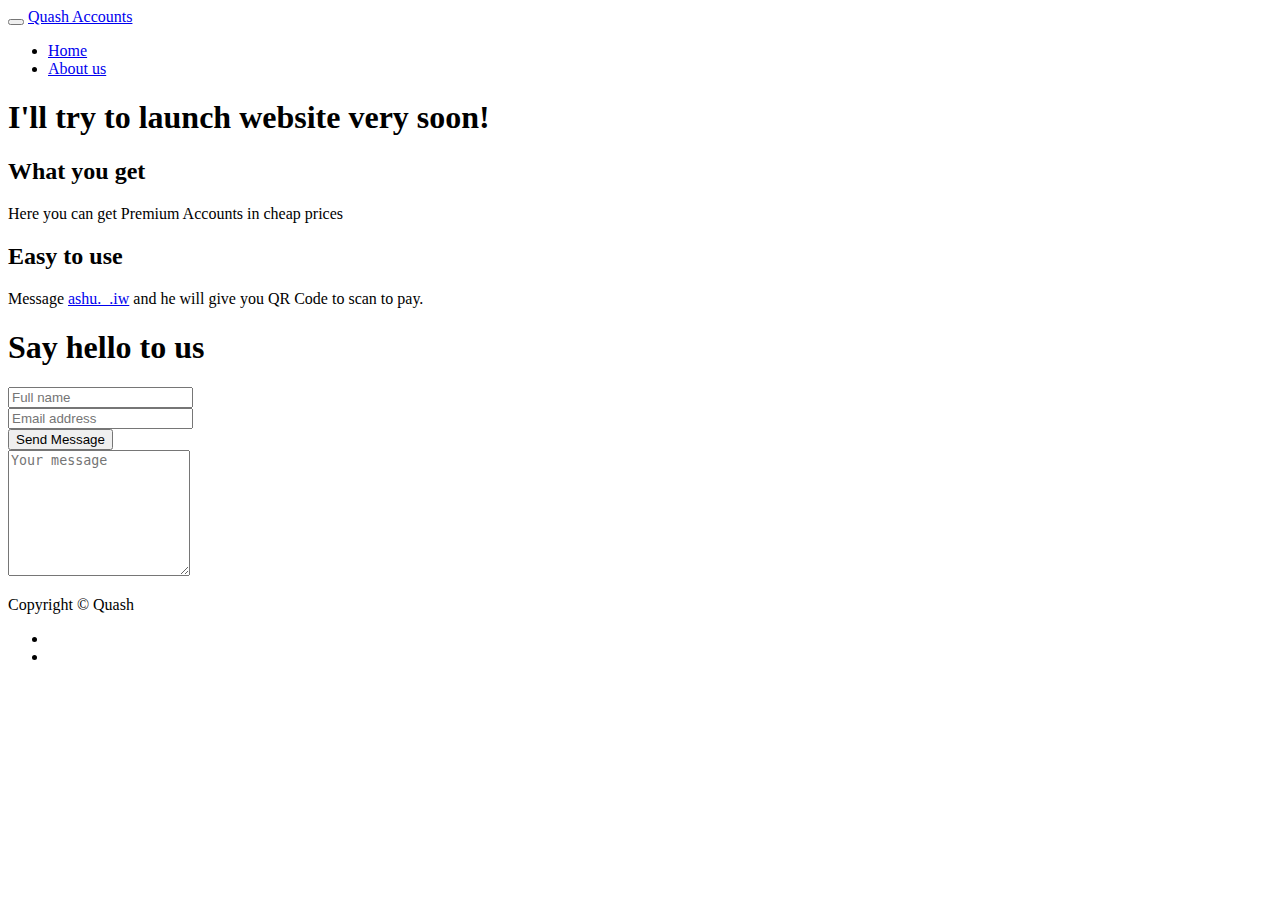
==== home.html @ 8cc94eaa "Add files via upload" ====
<!DOCTYPE html>
<html lang="en">

<head>

     <title>Quash Accounts - Home</title>
     <meta charset="UTF-8">
     <meta http-equiv="X-UA-Compatible" content="IE=Edge">
     <meta name="description" content="">
     <meta name="keywords" content="">
     <meta name="team" content="">
     <meta name="viewport" content="width=device-width, initial-scale=1, maximum-scale=1">

     <link rel="stylesheet" href="css/bootstrap.min.css">
     <link rel="stylesheet" href="css/owl.carousel.css">
     <link rel="stylesheet" href="css/owl.theme.default.min.css">
     <link rel="stylesheet" href="css/font-awesome.min.css">
     <link rel="stylesheet" href="css/tooplate-style.css">

</head>

<body>

     <section class="preloader">
          <div class="spinner">

               <span class="spinner-rotate"></span>

          </div>
     </section>


     <!-- MENU -->
     <section class="navbar custom-navbar navbar-fixed-top" role="navigation">
          <div class="container">

               <div class="navbar-header">
                    <button class="navbar-toggle" data-toggle="collapse" data-target=".navbar-collapse">
                         <span class="icon icon-bar"></span>
                         <span class="icon icon-bar"></span>
                         <span class="icon icon-bar"></span>
                    </button>

                    <!-- lOGO TEXT HERE -->
                    <a href="index.html" class="navbar-brand">Quash Accounts</a>
               </div>

               <!-- MENU LINKS -->
               <div class="collapse navbar-collapse">
                    <ul class="nav navbar-nav">
                         <li><a href="#" class="smoothScroll">Home</a></li>
                         <li><a href="#" class="smoothScroll">About us</a></li>
                    </ul>
               </div>

          </div>
     </section>


     <!-- FEATURE -->
     <section id="home" data-stellar-background-ratio="0.5">
          <div class="overlay"></div>
          <div class="container">
               <div class="row">

                    <div class="col-md-offset-3 col-md-6 col-sm-12">
                         <div class="home-info">
                              <h1>I'll try to launch website very soon!</h1>

                         </div>
                    </div>

               </div>
          </div>
     </section>


     <!-- FEATURE -->
     <section id="feature" data-stellar-background-ratio="0.5">
          <div class="container">
               <div class="row">
                    <div class="tab-content">
                         <div class="tab-pane active" id="tab01" role="tabpanel">
                              <div class="tab-pane-item">
                                   <h2>What you get</h2>
                                   <p>Here you can get Premium Accounts in cheap prices</p>
                              </div>
                              <div class="tab-pane-item">
                                   <h2>Easy to use</h2>
                                   <p>Message <a class="a-home" href="https://instagram.com/ashu._.iw/">ashu._.iw</a>
                                        and he will give you QR Code to scan to pay.</p>
                              </div>
                         </div>

                    </div>

               </div>
          </div>
          </div>
     </section>


     <!-- CONTACT -->
     <section id="contact" data-stellar-background-ratio="0.5">
          <div class="container">
               <div class="row">

                    <div class="col-md-offset-1 col-md-10 col-sm-12">
                         <form id="contact-form" role="form" action="" method="post">
                              <div class="section-title">
                                   <h1>Say hello to us</h1>
                              </div>

                              <div class="col-md-4 col-sm-4">
                                   <input type="text" class="form-control" placeholder="Full name" name="name"
                                        required="">
                              </div>
                              <div class="col-md-4 col-sm-4">
                                   <input type="email" class="form-control" placeholder="Email address" name="email"
                                        required="">
                              </div>
                              <div class="col-md-4 col-sm-4">
                                   <input type="submit" class="form-control" name="send message" value="Send Message">
                              </div>
                              <div class="col-md-12 col-sm-12">
                                   <textarea class="form-control" rows="8" placeholder="Your message" name="message"
                                        required=""></textarea>
                              </div>
                         </form>
                    </div>

               </div>
          </div>
     </section>


     <!-- FOOTER -->
     <footer id="footer" data-stellar-background-ratio="0.5">
          <div class="container">
               <div class="row">

                    <div class="copyright-text col-md-12 col-sm-12">
                         <div class="col-md-6 col-sm-6">
                              <p>Copyright &copy; Quash
                         </div>

                         <div class="col-md-6 col-sm-6">
                              <ul class="social-icon">
                                   <li><a href="#" class="fa fa-twitter"></a></li>
                                   <li><a href="https://instagram.com/ashu._.iw/" class="fa fa-instagram"></a></li>
                              </ul>
                         </div>
                    </div>

               </div>
          </div>
     </footer>


     <!-- SCRIPTS -->
     <script src="js/jquery.js"></script>
     <script src="js/bootstrap.min.js"></script>
     <script src="js/jquery.stellar.min.js"></script>
     <script src="js/owl.carousel.min.js"></script>
     <script src="js/smoothscroll.js"></script>
     <script src="js/custom.js"></script>

</body>

</html>
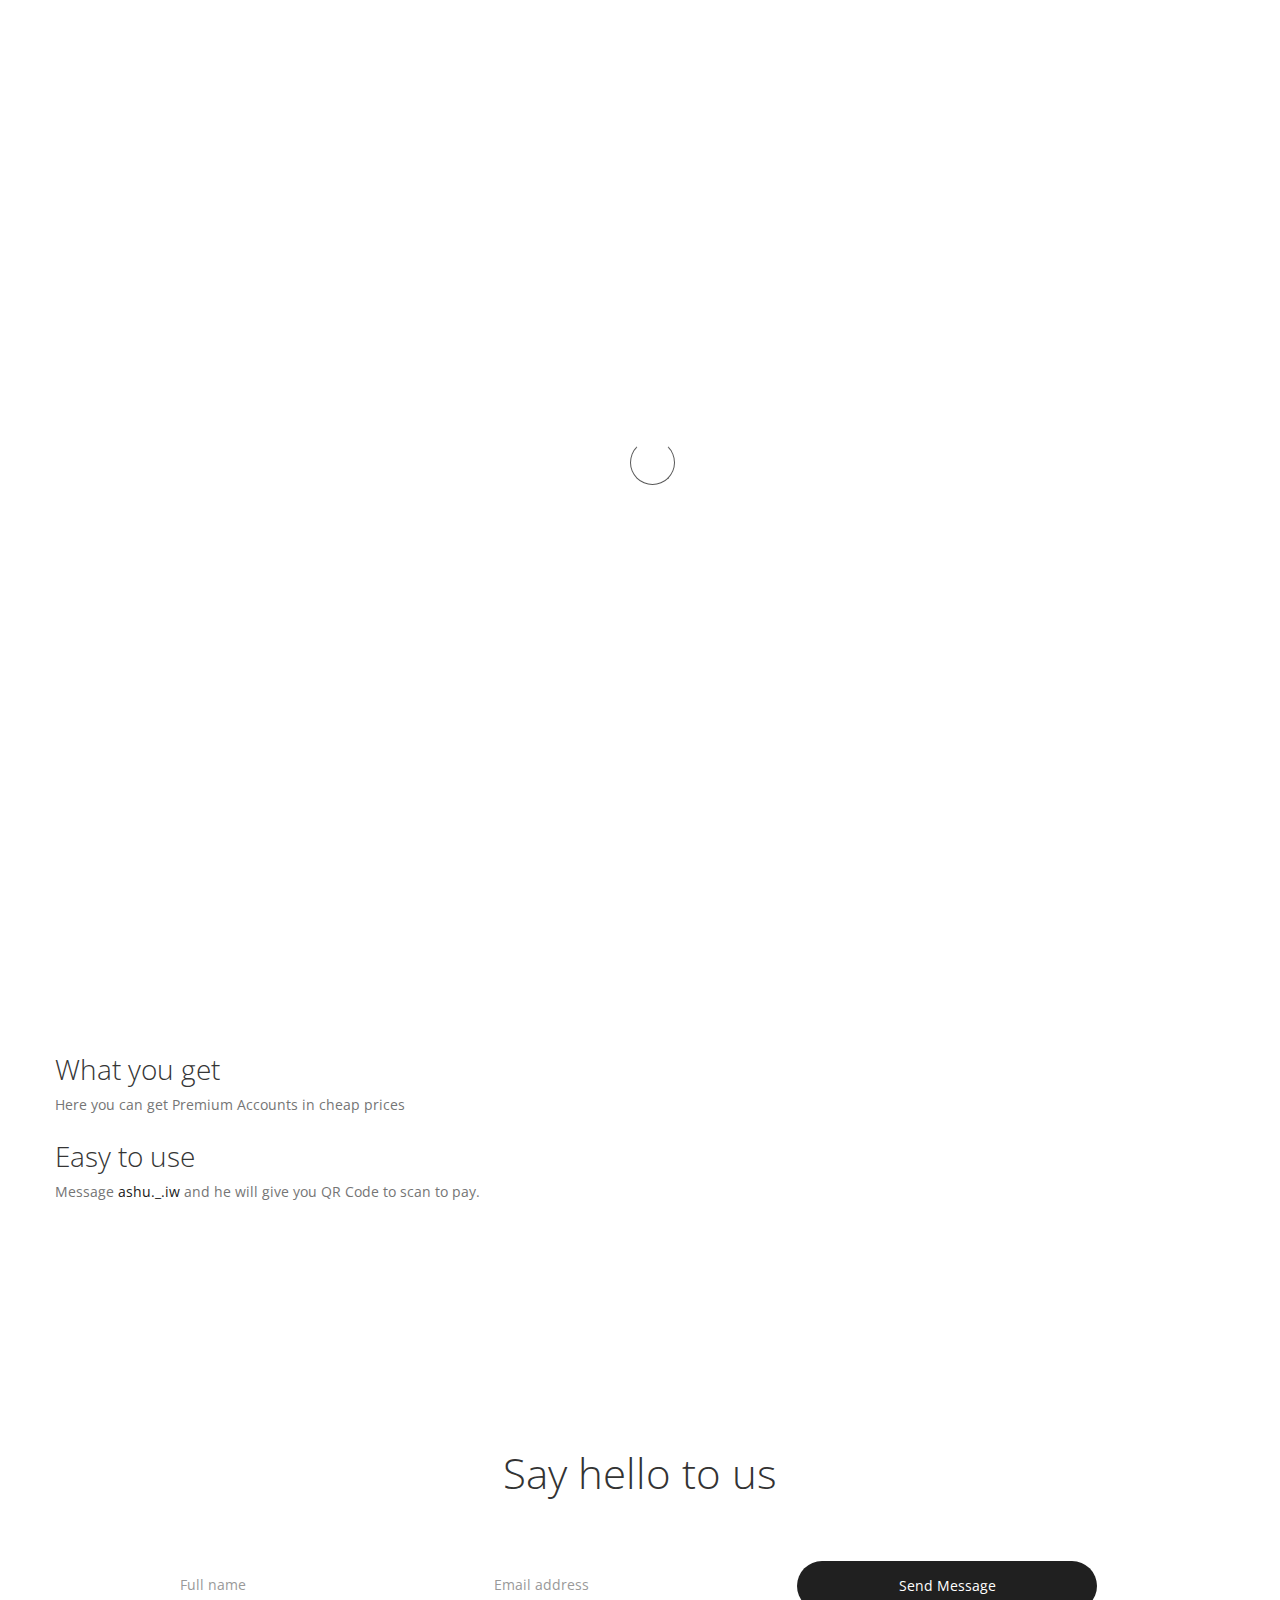
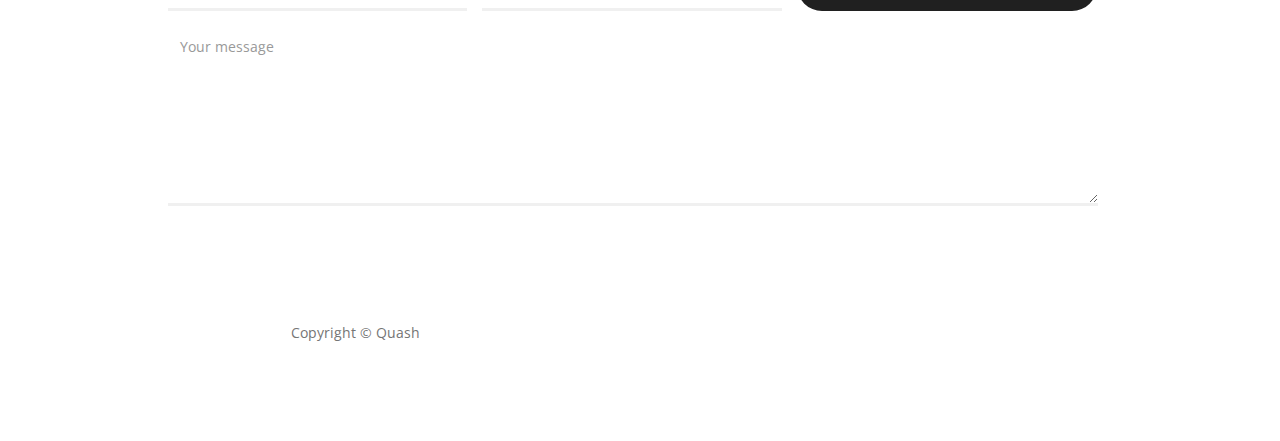
==== commit b8de410a: "Add files via upload" ====
--- a/home.html
+++ b/home.html
@@ -11,11 +11,11 @@
      <meta name="team" content="">
      <meta name="viewport" content="width=device-width, initial-scale=1, maximum-scale=1">
 
-     <link rel="stylesheet" href="css/bootstrap.min.css">
-     <link rel="stylesheet" href="css/owl.carousel.css">
-     <link rel="stylesheet" href="css/owl.theme.default.min.css">
-     <link rel="stylesheet" href="css/font-awesome.min.css">
-     <link rel="stylesheet" href="css/tooplate-style.css">
+     <link rel="stylesheet" href="bootstrap.min.css">
+     <link rel="stylesheet" href="owl.carousel.css">
+     <link rel="stylesheet" href="owl.theme.default.min.css">
+     <link rel="stylesheet" href="font-awesome.min.css">
+     <link rel="stylesheet" href="tooplate-style.css">
 
 </head>
 
--- a/tooplate-style.css
+++ b/tooplate-style.css
@@ -0,0 +1,822 @@
+/*
+
+Template 2106 Soft Landing
+
+http://www.tooplate.com/view/2106-soft-landing
+	
+*/
+ 
+  @import url('https://fonts.googleapis.com/css?family=Open+Sans:300,300i,400');
+
+  body {
+    font-family: 'Open Sans', sans-serif;
+    overflow-x: hidden;
+    background: #f9f9f9;
+  }
+
+
+
+  /*---------------------------------------
+     TYPOGRAPHY              
+  -----------------------------------------*/
+
+  h1,h2,h3,h4,h5,h6 {
+    font-weight: 300;
+    line-height: normal;
+  }
+
+  h1 {
+    font-size: 3em;
+  }
+
+  h2 {
+    color: #353535;
+    font-size: 2em;
+  }
+
+  p {
+    color: #757575;
+    font-size: 14px;
+    font-weight: normal;
+    line-height: 24px;
+  }
+
+
+
+  /*---------------------------------------
+     GENERAL               
+  -----------------------------------------*/
+
+  html{
+    -webkit-font-smoothing: antialiased;
+  }
+
+  a {
+    color: #202020;
+    text-decoration: none !important;
+  }
+
+  a,
+  input, button,
+  .form-control {
+    -webkit-transition: 0.5s;
+    transition: 0.5s;
+  }
+
+  a:hover, a:active, a:focus {
+    color: #29ca8e;
+    outline: none;
+  }
+
+  ::-webkit-scrollbar{
+    width: 8px;
+    height: 8px;
+  }
+
+  ::-webkit-scrollbar-thumb {
+    cursor: pointer;
+    background: #202020;
+  }
+
+  .section-title {
+    padding-bottom: 40px;
+  }
+
+  section {
+    position: relative;
+    padding: 100px 0;
+  }
+
+  #contact,
+  footer {
+    background: #ffffff;
+    text-align: center;
+  }
+
+  .overlay {
+    background: url(/backgroun3.jpg);
+    position: absolute;
+    top: 0;
+    right: 0;
+    bottom: 0;
+    left: 0;
+    width: 100%;
+    height: 100%;
+  }
+
+  .online-form {
+    position: relative;
+  }
+
+  .online-form .form-control {
+    border-color: #f0f0f0;
+    display: inline-block;
+    vertical-align: top;
+    border-radius: 50px;
+    box-shadow: none;
+    height: 50px;
+    margin-right: 0.5em;
+    padding-left: 15px;
+  }
+
+  .online-form input[type="email"] {
+    width: 60%;
+  }
+
+  .online-form button {
+    background: #29ca8e;
+    border: 0;
+    color: #ffffff;
+    position: absolute;
+    right: 6em;
+    width: 25%;
+  }
+
+  .online-form button:hover {
+    background: #202020;
+    color: #ffffff;
+  }
+
+
+
+  /*---------------------------------------
+     BUTTONS               
+  -----------------------------------------*/
+
+  .section-btn {
+    background: #29ca8e;
+    border: 0;
+    border-radius: 50px;
+    color: #ffffff;
+    font-size: 16px;
+    font-weight: normal;
+    padding: 12px 30px;
+    transition: 0.5s 0.2s;
+  }
+
+  .section-btn:hover,
+  .section-btn:focus {
+    background: #202020;
+    color: #ffffff;
+  }
+
+
+
+  /*---------------------------------------
+       PRE LOADER              
+  -----------------------------------------*/
+
+  .preloader {
+    position: fixed;
+    top: 0;
+    left: 0;
+    width: 100%;
+    height: 100%;
+    z-index: 99999;
+    display: flex;
+    flex-flow: row nowrap;
+    justify-content: center;
+    align-items: center;
+    background: none repeat scroll 0 0 #ffffff;
+  }
+
+  .spinner {
+    border: 1px solid transparent;
+    border-radius: 3px;
+    position: relative;
+  }
+
+  .spinner:before {
+    content: '';
+    box-sizing: border-box;
+    position: absolute;
+    top: 50%;
+    left: 50%;
+    width: 45px;
+    height: 45px;
+    margin-top: -10px;
+    margin-left: -10px;
+    border-radius: 50%;
+    border: 1px solid #575757;
+    border-top-color: #ffffff;
+    animation: spinner .9s linear infinite;
+  }
+
+  @-webkit-@keyframes spinner {
+    to {transform: rotate(360deg);}
+  }
+
+  @keyframes spinner {
+    to {transform: rotate(360deg);}
+  }
+
+
+
+  /*---------------------------------------
+      MENU              
+  -----------------------------------------*/
+
+  .custom-navbar {
+    border: none;
+    margin-bottom: 0;
+    padding: 25px 0;
+  }
+
+  .custom-navbar .navbar-brand {
+    color: #ffffff;
+    font-size: 25px;
+    font-weight: 500;
+    letter-spacing: -1px;
+  }
+
+  .top-nav-collapse {
+    background: #ffffff;
+  }
+
+  .custom-navbar .navbar-nav {
+    margin-left: 6em;
+  }
+
+  .custom-navbar .nav li a {
+    font-size: 16px;
+    font-weight: normal;
+    color: #f0f0f0;
+    padding-right: 22px;
+    padding-left: 22px;
+  }
+
+  .custom-navbar .nav li a:hover {
+    background: transparent;
+    color: #29ca8e;
+  }
+
+  .custom-navbar .navbar-nav > li > a:hover,
+  .custom-navbar .navbar-nav > li > a:focus {
+    background-color: transparent;
+  }
+
+  .custom-navbar .nav li.active > a {
+    background-color: transparent;
+    color: #29ca8e;
+  }
+
+  .custom-navbar .navbar-toggle {
+    border: none;
+    padding-top: 10px;
+  }
+
+  .custom-navbar .navbar-toggle {
+    background-color: transparent;
+  }
+
+  .custom-navbar .navbar-toggle .icon-bar {
+    background: #29ca8e;
+    border-color: transparent;
+  }
+
+  @media(min-width:768px) {
+    .custom-navbar {
+      border-bottom: 0;
+      background: 0 0; 
+    }
+
+    .custom-navbar.top-nav-collapse {
+      background: #ffffff;
+      -webkit-box-shadow: 0 1px 30px rgba(0, 0, 0, 0.1);
+      -moz-box-shadow: 0 1px 30px rgba(0, 0, 0, 0.1);
+      box-shadow: 0 1px 30px rgba(0, 0, 0, 0.1);
+      padding: 10px 0;
+    }
+
+    .top-nav-collapse .navbar-brand {
+      color: #252525;
+    }
+
+    .top-nav-collapse .nav li a {
+      color: #575757;
+    }
+
+    .top-nav-collapse .nav .section-btn a {
+      color: #ffffff;
+    }
+  }
+
+
+
+  /*---------------------------------------
+      HOME          
+  -----------------------------------------*/
+
+  #home {
+    background: url('../images/home-bg.jpg') no-repeat center center;
+    background-size: cover;
+    vertical-align: middle;
+    display: -webkit-box;
+    display: -webkit-flex;
+    display: -ms-flexbox;
+    display: flex;
+    -webkit-box-align: center;
+    -webkit-align-items: center;
+    -ms-flex-align: center;
+    align-items: center;
+    min-height: 100vh;
+    position: relative;
+    padding-top: 12em;
+    text-align: center;
+  }
+
+  #home h1 {
+    color: #ffffff;
+    margin-top: 10px;
+    margin-bottom: 40px;
+  }
+
+  .home-info {
+    margin-top: 7em;
+  }
+
+  .home-info h3 {
+    color: #f0f0f0;
+    font-size: 11px;
+    font-weight: bold;
+    letter-spacing: 4px;
+    text-transform: uppercase;
+    margin: 10px 0;
+  }
+  
+
+
+  /*---------------------------------------
+      FEATURE              
+  -----------------------------------------*/
+
+  #feature {
+    background: #ffffff;
+  }
+
+  #feature .nav-tabs {
+    border-bottom: 0;
+  }
+
+  #feature .nav>li>a {
+    padding: 8px 0;
+  }
+
+  #feature .nav-tabs>li>a {
+    color: #999999;
+    font-size: 18px;
+    border: 0;
+    border-bottom: 3px solid transparent;
+    border-radius: 0;
+    margin-right: 35px;
+  }
+
+  #feature .nav-tabs>li.active>a, 
+  #feature .nav-tabs>li.active>a:focus, 
+  #feature .nav-tabs>li.active>a:hover {
+    background: transparent;
+    color: #202020;
+    border-bottom: 3px solid #29ca8e;
+  }
+
+  #feature .nav>li>a:focus, 
+  #feature .nav>li>a:hover {
+    background: transparent;
+    border-bottom: 3px solid #29ca8e;
+    color: #202020;
+  }
+
+  #feature .tab-content {
+    margin-top: 50px;
+  }
+
+  .tab-pane-item {
+    margin: 20px 0;
+  }
+
+  .tab-pane-item h2 {
+    margin: 0 0 5px 0;
+  }
+
+  .feature-image {
+    position: absolute;
+    bottom: -27em;
+  }
+
+
+
+  /*---------------------------------------
+      ABOUT              
+  -----------------------------------------*/
+
+  #about .col-md-4 {
+    margin: 0;
+    padding: 0;
+  }
+
+  .team-thumb {
+    background: #ffffff;
+    position: relative;
+    overflow: hidden;
+  }
+
+  .team-thumb-up:after {
+    display: block;
+    margin: 0 auto;
+    position: absolute;
+    top: -15px;
+    right: 0;
+    left: 0;
+    content: "";
+    width: 0;
+    height: 0;
+    border-right: 15px solid transparent;
+    border-left: 15px solid transparent;
+    border-bottom: 15px solid #ffffff;
+  }
+
+  .team-thumb-down:after {
+    display: block;
+    margin: 0 auto;
+    position: absolute;
+    bottom: -15px;
+    right: 0;
+    left: 0;
+    content: "";
+    width: 0;
+    height: 0;
+    border-right: 15px solid transparent;
+    border-left: 15px solid transparent;
+    border-top: 15px solid #ffffff;
+  }
+
+  .team-info {
+    position: relative;
+    padding: 40px;
+  }
+
+  .team-info h2 {margin: 0;}
+
+  .team-info small {
+    display: block;
+    font-size: 18px;
+    margin: 5px 0 10px 0;
+  }
+
+  .team-thumb img {
+    width: 100%;
+  }
+
+
+
+  /*---------------------------------------
+      TESTIMONIAL           
+  -----------------------------------------*/
+
+  #testimonial {
+    background: #ffffff;
+  }
+
+  #testimonial .col-md-6 {
+    margin: 0;
+    padding: 0;
+  }
+
+  #testimonial .section-title {
+    padding-bottom: 0;
+  }
+
+  #testimonial h1 {
+    color: #ffffff;
+  }
+
+  .testimonial-image {
+    background: url('../images/testimonial-image.jpg') no-repeat center center;
+    background-size: cover;
+    width: 100%;
+    height: 65vh;
+  }
+
+  .testimonial-info {
+    background: #202020;
+    padding: 60px;
+    height: 65vh;
+  }
+
+  .testimonial-info h3 {
+    color: #d9d9d9;
+    font-style: italic;
+    margin-top: 5px;
+  }
+
+  .testimonial-info .item {
+    display: block;
+    width: 100%;
+  }
+
+  .testimonial-item {
+    margin: 20px 0;
+  }
+
+  .owl-carousel .owl-item img,
+  .testimonial-item img,
+  .testimonial-item h4 {
+    color: #d9d9d9;
+    display: inline-block;
+    vertical-align: top;
+  }
+
+  .owl-carousel .owl-item img,
+  .testimonial-item img {
+    border: 3px solid #ffffff;
+    border-radius: 100px;
+    width: 60px;
+    height: 60px;
+    margin-right: 10px;
+  }
+
+
+
+  /*---------------------------------------
+      PRICING             
+  -----------------------------------------*/
+
+  #about .section-title,
+  #pricing .section-title {
+    text-align: center;
+  }
+
+  #pricing .col-md-4 {
+    margin: 0;
+    padding: 0;
+  }
+
+  #pricing .col-md-4:last-child .pricing-thumb {
+    border-right: 0;
+  }
+
+  .pricing-thumb {
+    background: #ffffff;
+    border-right: 2px solid #f0f0f0;
+    padding: 20px 40px;
+  }
+
+  .pricing-title {
+    padding-bottom: 5px;
+  }
+
+  .pricing-info {
+    border-top: 2px solid #f0f0f0;
+    border-bottom: 2px solid #f0f0f0;
+  }
+
+  .pricing-info,
+  .pricing-bottom {
+    padding: 20px 0;
+  }
+
+  .pricing-info p {
+    font-size: 16px;
+  }
+
+  .pricing-bottom {
+    position: relative;
+  }
+
+  .pricing-bottom span {
+    font-size: 20px;
+  }
+
+  .pricing-btn {
+    position: absolute;
+    top: 15px;
+    right: 0;
+    display: inline-block;
+  }
+
+
+
+  /*---------------------------------------
+      CONTACT             
+  -----------------------------------------*/
+
+  #contact-form .col-md-12,
+  #contact-form .col-md-4 {
+    padding-left: 0;
+  }
+
+  #contact-form .form-control {
+    background: transparent;
+    border: 0;
+    border-bottom: 3px solid #f0f0f0;
+    border-radius: 0;
+    box-shadow: none;
+    margin: 10px 0;
+  }
+
+  #contact-form .form-control:focus {
+    border-bottom-color: #202020;
+  }
+
+  #contact-form input {
+    height: 50px;
+  }
+
+  #contact-form input[type='submit'] {
+    background: #202020;
+    border-radius: 50px;
+    border: 0;
+    color: #ffffff;
+  }
+
+  #contact-form input[type='submit']:hover {
+    background: #29ca8e;
+    color: #ffffff;
+  }
+  
+
+
+  /*---------------------------------------
+     FOOTER              
+  -----------------------------------------*/
+
+  footer {
+    padding-bottom: 80px;
+  }
+
+  .copyright-text p {
+    margin: 5px;
+  }
+
+
+
+  /*---------------------------------------
+     SOCIAL ICON              
+  -----------------------------------------*/
+
+  .social-icon {
+    position: relative;
+    padding: 0;
+    margin: 0;
+  }
+
+  .social-icon li {
+    display: inline-block;
+    list-style: none;
+  }
+
+  .social-icon li a {
+    border-radius: 50px;
+    color: #202020;
+    font-size: 15px;
+    width: 35px;
+    height: 35px;
+    line-height: 35px;
+    text-decoration: none;
+    text-align: center;
+    position: relative;
+    margin: 5px 5px 5px 0;
+  }
+
+  .social-icon li a:hover {
+    background: #536976;
+    color: #ffffff;
+  }
+
+
+
+  /*---------------------------------------
+     RESPONSIVE STYLES              
+  -----------------------------------------*/
+
+  @media only screen and (max-width: 1200px) {
+
+    .custom-navbar .navbar-nav {
+      margin-left: 3em;
+    }
+
+    .home-info {
+      margin-top: 0;
+    }
+  }
+
+
+  @media only screen and (max-width: 992px) {
+
+    section {
+      padding: 60px 0;
+    }
+
+    .custom-navbar .navbar-nav {
+      margin-left: 0;
+    }
+
+    .custom-navbar .nav li a {
+      font-size: 14px;
+      padding-right: 15px;
+      padding-left: 15px;
+    }
+
+    #feature .nav-tabs>li>a {
+      font-size: 16px;
+      margin-right: 20px;
+    }
+
+    .feature-image {
+      bottom: -24em;
+    }
+
+    .pricing-thumb {
+      margin-bottom: 30px;
+    }
+
+    footer {
+      padding-bottom: 40px;
+    }
+  }
+
+
+  @media screen and (max-width: 767px) {
+
+    .section-title {
+      padding-bottom: 20px;
+    }
+
+    .custom-navbar {
+      background: #ffffff;
+      -webkit-box-shadow: 0 1px 30px rgba(0, 0, 0, 0.1);
+      -moz-box-shadow: 0 1px 30px rgba(0, 0, 0, 0.1);
+      box-shadow: 0 1px 30px rgba(0, 0, 0, 0.1);
+      padding: 10px 0;
+      text-align: center;
+    }
+
+    .custom-navbar .nav li a {
+      line-height: normal;
+      padding: 5px;
+    }
+
+    .custom-navbar .navbar-brand,
+    .top-nav-collapse .navbar-brand {
+      color: #202020;
+      font-weight: normal;
+    }
+
+    .custom-navbar .nav li a,
+    .top-nav-collapse .nav li a {
+      color: #656565;
+    }
+
+    .feature-image {
+      position: relative;
+      bottom: 0;
+    }
+
+    #about .col-md-4:nth-child(3n) .team-thumb {
+      display: flex;
+      -webkit-box-orient: vertical;
+      flex-direction: column-reverse;
+      -webkit-flex-direction: column-reverse;
+      -ms-flex-direction: column-reverse;
+    }
+
+    .team-thumb-down:after {
+      top: -15px;
+      bottom: inherit;
+      border-top: inherit;
+      border-bottom: 15px solid #ffffff;
+    }
+
+    .testimonial-image,
+    .testimonial-info {
+      height: 85vh;
+    }
+
+    .testimonial-info {
+      padding: 30px;
+    }
+  }
+
+
+  @media screen and (max-width: 480px) {
+
+    .online-form input[type="email"],
+    .online-form .form-control {
+      width: 85%;
+    }
+
+    .online-form .form-control {
+      display: block;
+      margin: 20px auto;
+    }
+
+    .online-form button {
+      position: relative;
+      right: 0;
+    }
+
+    .testimonial-image,
+    .testimonial-info {
+      height: 65vh;
+    }
+  }
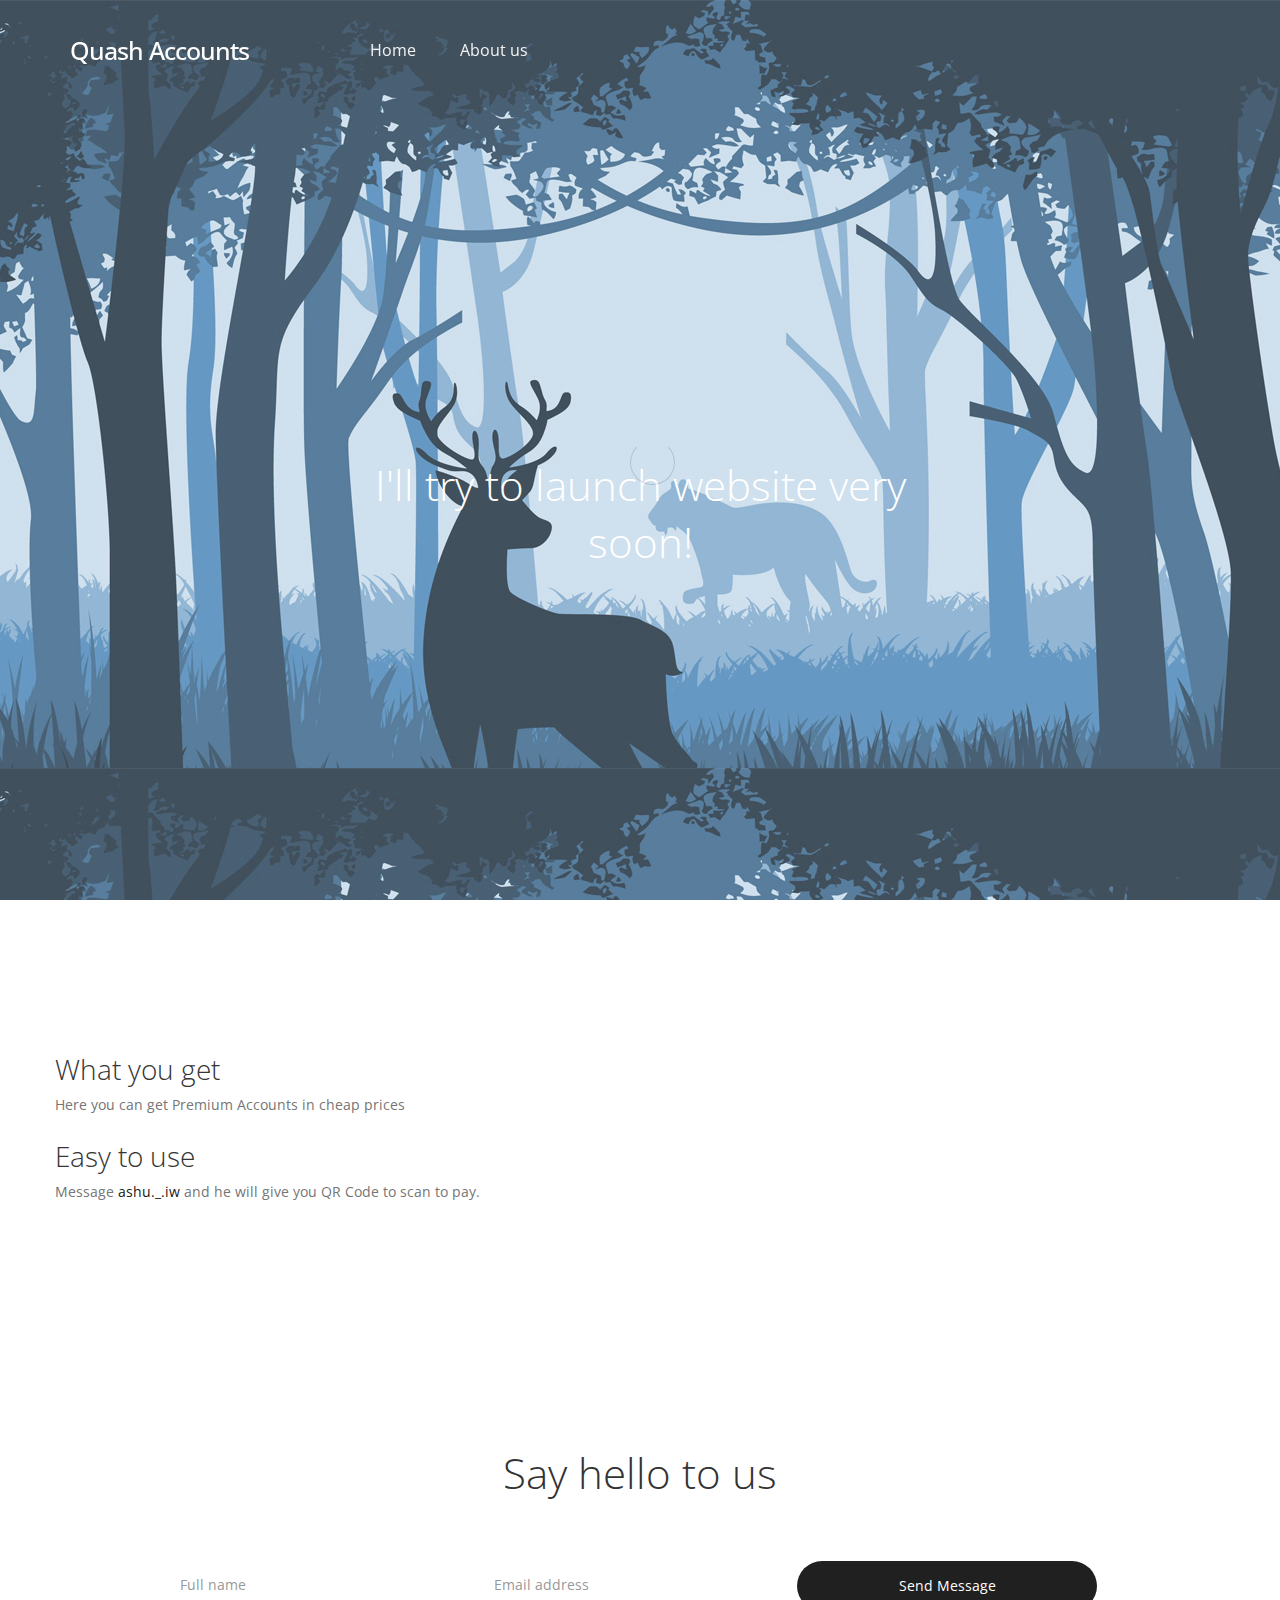
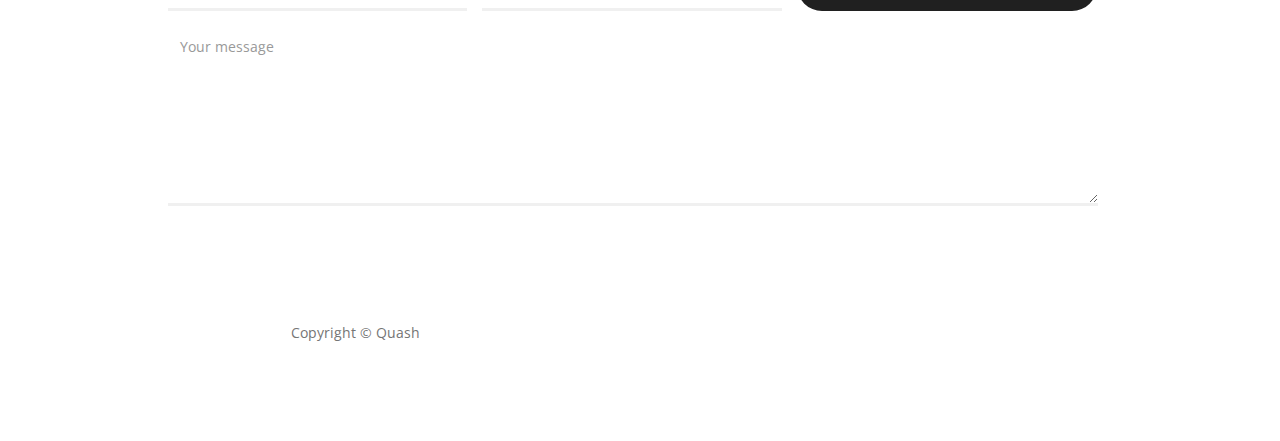
==== commit ad0ee574: "Add files via upload" ====
--- a/home.html
+++ b/home.html
@@ -158,12 +158,12 @@
 
 
      <!-- SCRIPTS -->
-     <script src="js/jquery.js"></script>
-     <script src="js/bootstrap.min.js"></script>
-     <script src="js/jquery.stellar.min.js"></script>
-     <script src="js/owl.carousel.min.js"></script>
-     <script src="js/smoothscroll.js"></script>
-     <script src="js/custom.js"></script>
+     <script src="jquery.js"></script>
+     <script src="bootstrap.min.js"></script>
+     <script src="jquery.stellar.min.js"></script>
+     <script src="owl.carousel.min.js"></script>
+     <script src="smoothscroll.js"></script>
+     <script src="custom.js"></script>
 
 </body>
 
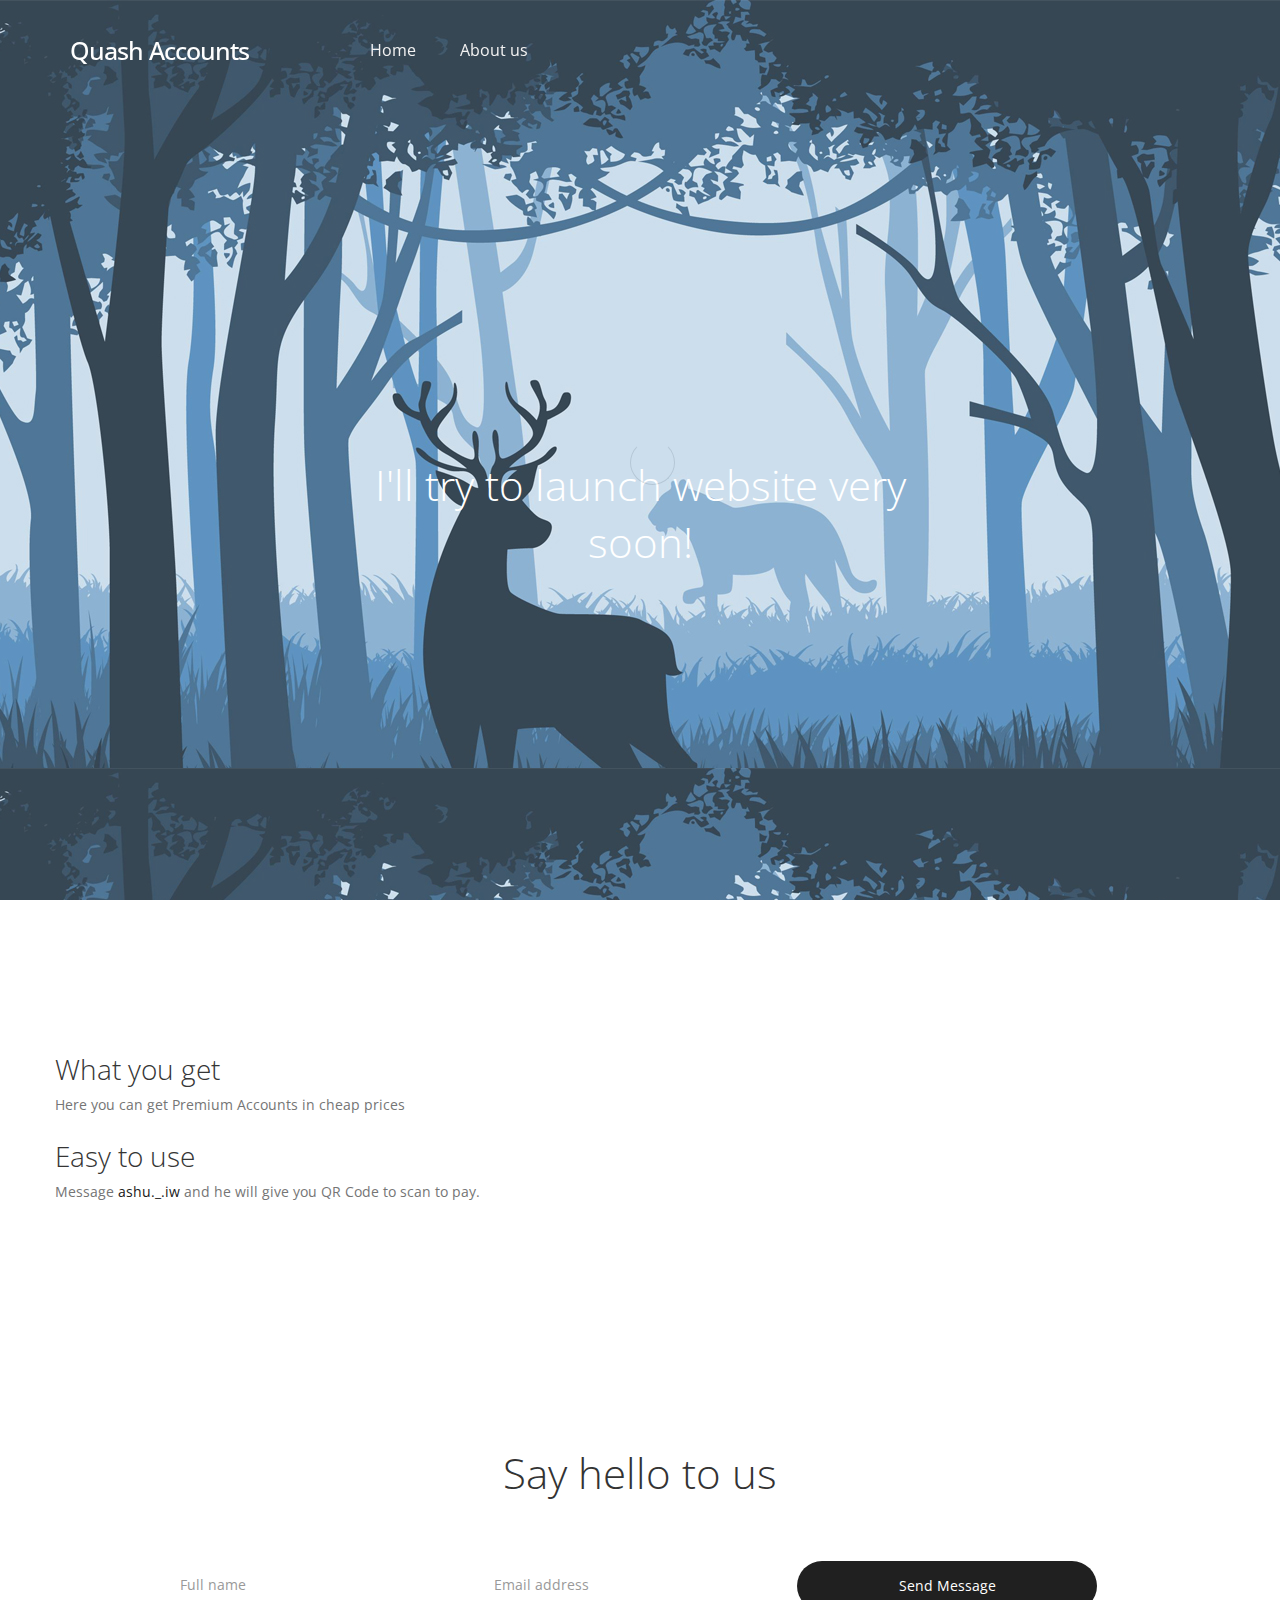
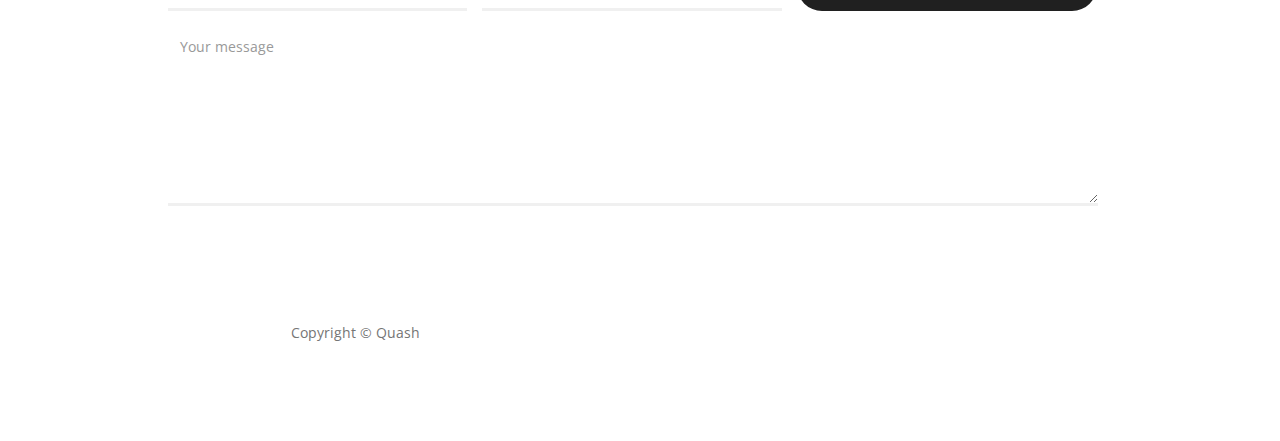
==== commit 2c196c23: "Add files via upload" ====
--- a/home.html
+++ b/home.html
@@ -16,6 +16,8 @@
      <link rel="stylesheet" href="owl.theme.default.min.css">
      <link rel="stylesheet" href="font-awesome.min.css">
      <link rel="stylesheet" href="tooplate-style.css">
+     <script async src="https://pagead2.googlesyndication.com/pagead/js/adsbygoogle.js?client=ca-pub-5829924980516480"
+     crossorigin="anonymous"></script>
 
 </head>
 
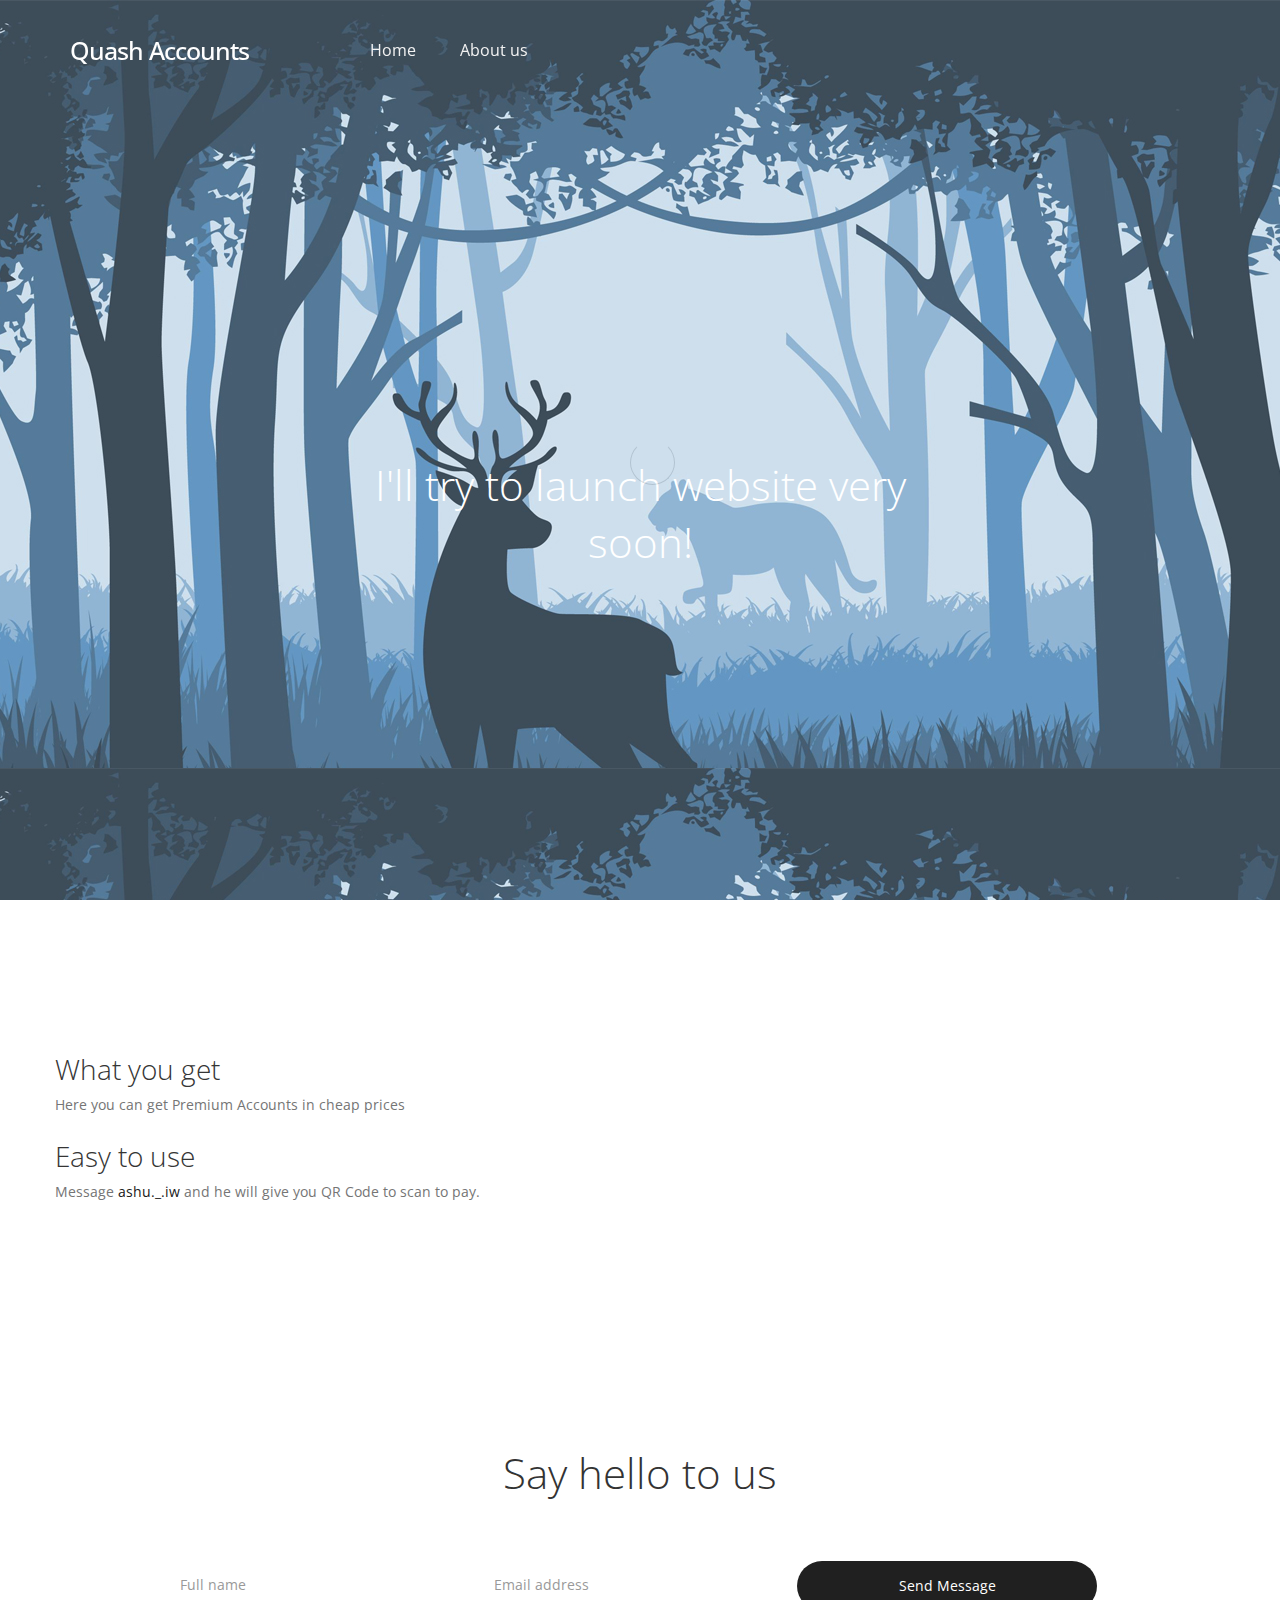
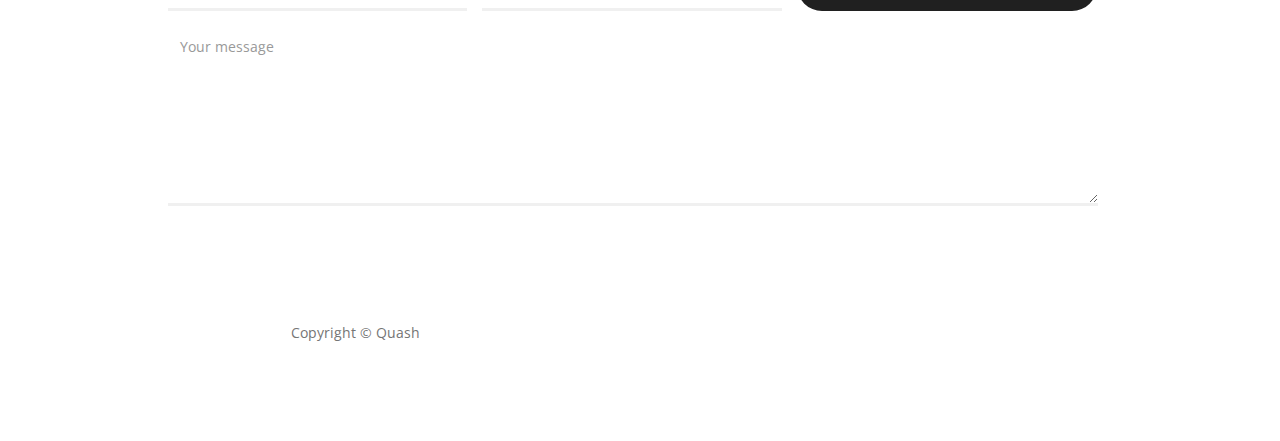
==== commit ecb30f3e: "Rename home.php to home.html" ====
--- a/home.html
+++ b/home.html
@@ -169,4 +169,4 @@
 
 </body>
 
-</html>+</html>
